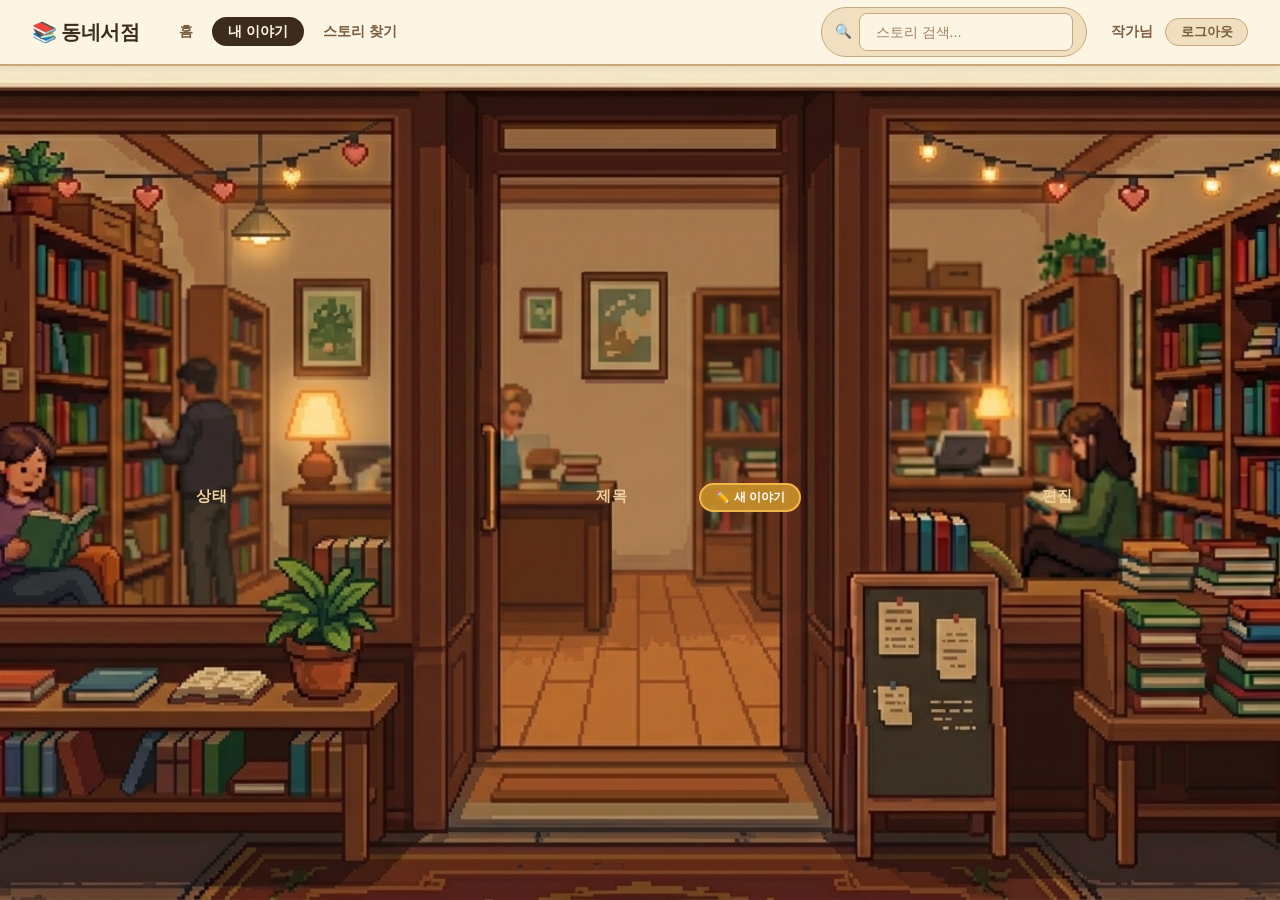
==== author.html @ ebb1dcfb "Add column headers 상태/제목/편집 overlay in #F0D19D Pretendard SemiBold Co-Authored-By: Claude Sonnet 4.6" ====
<!DOCTYPE html>
<html lang="ko">
<head>
  <meta charset="UTF-8">
  <meta name="viewport" content="width=device-width, initial-scale=1.0">
  <title>내 이야기 관리 — 동네서점</title>
  <link rel="stylesheet" href="style.css">
  <style>
    body {
      background: url('bookstore.png') center top / cover fixed;
      background-color: #3a2410;
      min-height: 100vh;
      display: flex;
      flex-direction: column;
    }
    @media (max-width: 768px) { body { background-attachment: scroll; } }

    /* ── 메인 영역 ── */
    .author-main {
      flex: 1;
      display: flex;
      align-items: center;
      justify-content: center;
      padding: 1rem;
    }

    /* ── 패널 래퍼 ── */
    .panel-wrap {
      position: relative;
      /* 화면 꽉 차게: 너비는 뷰포트 92%, 높이가 넘치면 높이 기준으로 제한 */
      width: min(92vw, calc((100vh - 80px) * 2752 / 1536));
    }

    /* ── Tool 이미지 (전체 패널 배경) ── */
    .panel-img {
      display: block;
      width: 100%;
      height: auto;
      user-select: none;
      pointer-events: none;
      border-radius: 12px;
      box-shadow: 0 20px 60px rgba(0,0,0,0.7);
    }

    /* ── 컬럼 헤더 오버레이 (이미지 다크 헤더 행 위에 텍스트만) ── */
    .col-header-overlay {
      position: absolute;
      top: 22.5%;
      bottom: 73%;
      left: 8%;
      right: 5%;
      display: grid;
      grid-template-columns: 13% 1fr 22%;
      align-items: center;
      pointer-events: none;
    }
    .col-header-overlay span {
      font-family: 'Pretendard', sans-serif;
      font-size: clamp(0.65rem, 1.2vw, 1rem);
      font-weight: 600;
      color: #F0D19D;
      text-align: center;
      letter-spacing: 0.04em;
    }
    .col-header-overlay span:nth-child(2) { text-align: center; }
    .col-header-overlay span:nth-child(3) { text-align: center; }

    /* ── 스토리 목록 오버레이 ── */
    .story-overlay {
      position: absolute;
      top: 27%;
      bottom: 25%;
      left: 8%;
      right: 31%;
      overflow-y: auto;
      overflow-x: hidden;
      display: flex;
      flex-direction: column;
      scrollbar-width: none;
    }
    .story-overlay::-webkit-scrollbar { display: none; }

    /* ── 스토리 행 — 이미지 1행 높이에 맞춰 고정 (4행 균등) ── */
    .story-row {
      display: flex;
      align-items: center;
      gap: 0.5rem;
      padding: 0 0.75rem 0 0.4rem;
      height: 25%;        /* overlay 4등분 = 이미지 행 1개 높이 */
      flex-shrink: 0;
      background: transparent;
    }

    /* 상태 뱃지 */
    .status-badge {
      display: inline-flex; align-items: center; gap: 0.25rem;
      padding: 0.22rem 0.6rem; border-radius: 999px;
      font-size: 0.7rem; font-weight: 700; white-space: nowrap;
    }
    .st-pub     { background: #d4f0e0; color: #1e7a4a; border: 1.5px solid #74c69d; }
    .st-writing { background: #ede0f8; color: #6a2c8a; border: 1.5px solid #b48acc; }
    .st-private { background: #fde8c8; color: #8B5E3C; border: 1.5px solid #c8a87a; }

    /* 제목 */
    .title-cell {
      flex: 1;
      font-size: 0.9rem; font-weight: 700;
      color: #3d2b1f;
      white-space: nowrap; overflow: hidden; text-overflow: ellipsis;
      min-width: 0;
    }

    /* 액션 버튼 */
    .action-btns { display: flex; gap: 0.28rem; flex-shrink: 0; }
    .action-btn {
      padding: 0.22rem 0.6rem;
      border-radius: 999px;
      font-size: 0.68rem; font-weight: 700;
      font-family: 'Pretendard', sans-serif;
      cursor: pointer; border: 1.5px solid;
      white-space: nowrap; transition: all 0.12s;
    }
    .ab-edit  { background: rgba(139,94,60,0.1); color: #7a4820; border-color: #c8a87a; }
    .ab-edit:hover  { background: #7a4820; color: #fff; }
    .ab-pub   { background: rgba(46,107,79,0.1); color: #2d6a4f; border-color: #74c69d; }
    .ab-pub:hover   { background: #2d6a4f; color: #fff; }
    .ab-unpub { background: rgba(139,94,60,0.1); color: #7a4820; border-color: #c8a87a; }
    .ab-unpub:hover { background: #7a4820; color: #fff; }
    .ab-del   { background: rgba(192,64,64,0.08); color: #a03030; border-color: #e07070; }
    .ab-del:hover   { background: #a03030; color: #fff; border-color: #a03030; }

    /* 빈 상태 */
    .empty-overlay {
      display: flex; flex-direction: column;
      align-items: center; justify-content: center;
      height: 100%; gap: 0.4rem;
      color: rgba(90,48,16,0.45);
      font-size: 0.8rem; font-weight: 600;
    }
    .empty-overlay span { font-size: 2rem; }

    /* ── 새 이야기 버튼 (이미지 우측 타이틀 영역 근처) ── */
    .btn-new {
      position: absolute;
      top: 17%;
      left: 55%;
      background: rgba(200,144,42,0.92);
      border: 2px solid #f0b84a;
      color: #fff; font-size: 0.75rem; font-weight: 700;
      padding: 0.25rem 0.9rem; border-radius: 999px;
      cursor: pointer; font-family: 'Pretendard', sans-serif;
      white-space: nowrap; z-index: 5;
      transition: background 0.15s;
    }
    .btn-new:hover { background: rgba(168,112,30,0.95); }

    /* ── X 닫기 (이미지 패널 우상단 X 위치) ── */
    .btn-x {
      position: absolute;
      top: 10%;
      left: 67%;
      width: 5%;
      height: 8%;
      cursor: pointer;
      background: transparent;
      border: none;
      z-index: 5;
    }

    /* ── 닫기 버튼 (이미지 하단 닫기 배너) ── */
    .btn-close-bottom {
      position: absolute;
      bottom: 9%;
      left: 14%;
      width: 20%;
      height: 10%;
      cursor: pointer;
      background: transparent;
      border: none;
      z-index: 5;
    }

    /* ── 모달 ── */
    .modal-overlay {
      display: none; position: fixed; inset: 0;
      background: rgba(0,0,0,0.65);
      align-items: center; justify-content: center;
      z-index: 200; backdrop-filter: blur(4px);
    }
    .modal-overlay.open { display: flex; }
    .modal-box {
      background: #fdf5e4; border-radius: 14px;
      border: 2.5px solid #c8a87a;
      padding: 1.75rem; width: 90%; max-width: 460px;
      box-shadow: 0 8px 40px rgba(0,0,0,0.45);
      animation: modalIn 0.18s ease;
    }
    @keyframes modalIn { from { opacity:0; transform:scale(0.96) translateY(-6px); } to { opacity:1; transform:scale(1) translateY(0); } }
    .modal-box h2 { font-size: 1.1rem; font-weight: 800; color: #3d2b1f; margin-bottom: 1.1rem; font-family: 'Pretendard', serif; }
    .modal-footer { display: flex; gap: 0.6rem; justify-content: flex-end; margin-top: 1.1rem; }
  </style>
</head>
<body>

  <!-- ── 내비게이션 바 ── -->
  <nav class="navbar">
    <a href="index.html" class="navbar-brand">📚 동네서점</a>
    <ul class="navbar-nav">
      <li><a href="index.html">홈</a></li>
      <li><a href="author.html" class="active">내 이야기</a></li>
      <li><a href="index.html#stories">스토리 찾기</a></li>
    </ul>
    <div class="navbar-search">
      <span class="navbar-search-icon">🔍</span>
      <input type="text" placeholder="스토리 검색...">
    </div>
    <div class="navbar-right">
      <span class="navbar-username">작가님</span>
      <button class="navbar-logout">로그아웃</button>
    </div>
  </nav>

  <!-- ── 메인 ── -->
  <div class="author-main">
    <div class="panel-wrap">

      <!-- Tool 이미지 (전체 패널 비주얼) -->
      <img src="Realtool.png" class="panel-img" alt=""
           onerror="this.onerror=null; this.src='Too.png';">

      <!-- 컬럼 헤더 오버레이 -->
      <div class="col-header-overlay">
        <span>상태</span>
        <span>제목</span>
        <span>편집</span>
      </div>

      <!-- 스토리 목록 동적 오버레이 -->
      <div class="story-overlay" id="story-overlay"></div>

      <!-- 새 이야기 버튼 -->
      <button class="btn-new" onclick="openCreateModal()">✏️ 새 이야기</button>

      <!-- X 닫기 투명 클릭 -->
      <button class="btn-x" onclick="location.href='index.html'" title="닫기"></button>

      <!-- 하단 닫기 투명 클릭 -->
      <button class="btn-close-bottom" onclick="location.href='index.html'" title="닫기"></button>
    </div>
  </div>

  <!-- 새 이야기 모달 -->
  <div class="modal-overlay" id="create-modal">
    <div class="modal-box">
      <h2>✏️ 새 이야기 만들기</h2>
      <div class="form-group"><label>제목 *</label><input type="text" id="inp-title" placeholder="예: 기사의 선택" maxlength="80"></div>
      <div class="form-group"><label>한 줄 소개</label><input type="text" id="inp-desc" placeholder="독자에게 보여질 짧은 설명"></div>
      <div class="form-group"><label>작가 이름</label><input type="text" id="inp-author" placeholder="닉네임"></div>
      <div class="form-group"><label>장르</label>
        <select id="inp-genre">
          <option value="SF">SF</option><option value="판타지">판타지</option>
          <option value="로맨스">로맨스</option><option value="공호">공포</option>
          <option value="미스터리">미스터리</option><option value="기타" selected>기타</option>
        </select>
      </div>
      <div class="modal-footer">
        <button class="btn btn-ghost btn-sm" onclick="closeCreateModal()">취소</button>
        <button class="btn btn-primary btn-sm" onclick="createStory()">만들고 편집하기</button>
      </div>
    </div>
  </div>

  <!-- 삭제 확인 모달 -->
  <div class="modal-overlay" id="delete-modal">
    <div class="modal-box">
      <h2>🗑 스토리 삭제</h2>
      <p style="color:#7a5c3e;font-size:0.88rem;margin-bottom:0.5rem">삭제하면 복구할 수 없어요. 정말 삭제하시겠어요?</p>
      <p id="delete-title-txt" style="font-weight:700;font-size:0.95rem;color:#3d2b1f"></p>
      <div class="modal-footer">
        <button class="btn btn-ghost btn-sm" onclick="closeDeleteModal()">취소</button>
        <button class="btn btn-danger btn-sm" onclick="confirmDelete()">삭제</button>
      </div>
    </div>
  </div>

  <div id="toast-container" class="toast-container"></div>
  <script src="app.js"></script>
  <script>
    let deleteId = null;

    function getStatus(st) {
      if (st.published) return { label: '공개', cls: 'st-pub', icon: '✅' };
      if (Object.keys(st.nodes || {}).length > 0) return { label: '작성 중', cls: 'st-writing', icon: '✍️' };
      return { label: '비공개', cls: 'st-private', icon: '🔒' };
    }

    function render() {
      const stories = Storage.getAll();
      const el = document.getElementById('story-overlay');
      if (!stories.length) {
        el.innerHTML = `<div class="empty-overlay"><span>📖</span><p>아직 이야기가 없어요</p></div>`;
        return;
      }
      el.innerHTML = stories.map(st => {
        const s = getStatus(st);
        const pubBtn = st.published
          ? `<button class="action-btn ab-unpub" onclick="togglePublish('${st.id}')">🔒 비공개</button>`
          : `<button class="action-btn ab-pub"   onclick="togglePublish('${st.id}')">🚀 공개</button>`;
        return `
          <div class="story-row">
            <span class="status-badge ${s.cls}" style="flex-shrink:0">${s.icon} ${s.label}</span>
            <div class="title-cell" title="${escapeHtml(st.title)}">${escapeHtml(st.title)}</div>
            <div class="action-btns" style="flex-shrink:0">
              <button class="action-btn ab-edit" onclick="location.href='editor.html?id=${st.id}'">✏️ 수정</button>
              ${pubBtn}
              <button class="action-btn ab-del" onclick="openDeleteModal('${st.id}')">🗑</button>
            </div>
          </div>`;
      }).join('');
    }

    function openCreateModal() {
      document.getElementById('create-modal').classList.add('open');
      setTimeout(() => document.getElementById('inp-title').focus(), 50);
    }
    function closeCreateModal() {
      document.getElementById('create-modal').classList.remove('open');
      ['inp-title','inp-desc','inp-author'].forEach(id => document.getElementById(id).value = '');
    }
    function createStory() {
      const title = document.getElementById('inp-title').value.trim();
      if (!title) { showToast('제목을 입력해주세요', 'error'); return; }
      const story = createEmptyStory(
        title,
        document.getElementById('inp-desc').value.trim(),
        document.getElementById('inp-author').value.trim() || '익명',
        document.getElementById('inp-genre').value
      );
      Storage.save(story);
      location.href = `editor.html?id=${story.id}`;
    }
    function togglePublish(id) {
      const st = Storage.get(id); if (!st) return;
      if (!st.published && Object.keys(st.nodes || {}).length < 2) {
        showToast('장면이 2개 이상 있어야 공개할 수 있어요', 'error'); return;
      }
      st.published = !st.published;
      Storage.save(st);
      showToast(st.published ? '공개되었어요 🎉' : '비공개로 전환되었어요', 'success');
      render();
    }
    function openDeleteModal(id) {
      deleteId = id;
      document.getElementById('delete-title-txt').textContent = Storage.get(id)?.title || '';
      document.getElementById('delete-modal').classList.add('open');
    }
    function closeDeleteModal() {
      document.getElementById('delete-modal').classList.remove('open');
      deleteId = null;
    }
    function confirmDelete() {
      if (!deleteId) return;
      Storage.delete(deleteId);
      closeDeleteModal();
      showToast('삭제되었어요', 'success');
      render();
    }

    document.addEventListener('keydown', e => {
      if (e.key === 'Escape') { closeCreateModal(); closeDeleteModal(); }
    });
    document.getElementById('inp-title')?.addEventListener('keydown', e => {
      if (e.key === 'Enter') createStory();
    });

    initSampleData();
    render();
  </script>
</body>
</html>
---- style.css ----
/* ===== 동네서점 — Warm Bookstore Theme ===== */
@import url('https://cdn.jsdelivr.net/gh/orioncactus/pretendard@v1.3.9/dist/web/static/pretendard.min.css');
:root {
  --bg:           #f5e6c8;
  --surface:      #fdf5e4;
  --surface-2:    #f0e0c0;
  --surface-3:    #e8d0a8;
  --border:       #c8a87a;
  --border-light: #d9c09a;

  --accent:       #8B5E3C;
  --accent-hover: #7a5034;
  --accent-light: rgba(139,94,60,0.1);

  --text:         #3d2b1f;
  --text-muted:   #7a5c3e;
  --text-dim:     #a08060;

  --success:      #5d8a3c;
  --danger:       #c04040;
  --warning:      #c87830;

  --shadow:        rgba(80,40,10,0.12) 0px 3px 12px;
  --shadow-card:   rgba(80,40,10,0.15) 0px 6px 20px;
  --shadow-dialog: rgba(80,40,10,0.3) 0px 12px 40px;

  --radius-pill: 9999px;
  --radius:      12px;
  --radius-sm:   8px;
}

* { box-sizing: border-box; margin: 0; padding: 0; }

body {
  font-family: 'Pretendard', 'Apple SD Gothic Neo', 'Malgun Gothic', sans-serif;
  background: var(--bg);
  color: var(--text);
  min-height: 100vh;
  line-height: 1.65;
  -webkit-font-smoothing: antialiased;
}

::-webkit-scrollbar { width: 6px; }
::-webkit-scrollbar-track { background: var(--bg); }
::-webkit-scrollbar-thumb { background: var(--border); border-radius: 3px; }
::-webkit-scrollbar-thumb:hover { background: var(--accent); }

/* ---- Navbar ---- */
.navbar {
  display: flex; align-items: center; gap: 1.5rem;
  padding: 0 2rem; height: 66px;
  background: #fdf5e4;
  border-bottom: 2px solid var(--border);
  position: sticky; top: 0; z-index: 100;
  box-shadow: rgba(80,40,10,0.08) 0px 2px 8px;
}
.navbar-brand {
  font-size: 1.25rem; font-weight: 800; color: var(--text);
  text-decoration: none; font-family: 'Pretendard', Georgia, serif;
  letter-spacing: -0.5px; white-space: nowrap; flex-shrink: 0;
}
.navbar-nav { display: flex; gap: 0.2rem; list-style: none; flex: 1; }
.navbar-nav a {
  text-decoration: none; color: var(--text-muted);
  padding: 0.4rem 1rem; border-radius: var(--radius-pill);
  font-size: 0.9rem; font-weight: 700; transition: all 0.15s;
}
.navbar-nav a:hover { color: var(--text-muted); background: var(--surface-2); }
.navbar-nav a.active {
  color: #fdf5e4; background: var(--text); border-radius: var(--radius-pill);
}

/* Navbar search */
.navbar-search {
  display: flex; align-items: center;
  background: var(--surface-2); border: 1.5px solid var(--border);
  border-radius: var(--radius-pill); padding: 0.3rem 0.85rem;
  gap: 0.4rem; flex-shrink: 0;
}
.navbar-search input {
  border: none; background: transparent; outline: none;
  font-size: 0.85rem; font-family: inherit; color: var(--text);
  width: 130px;
}
.navbar-search input::placeholder { color: var(--text-dim); }
.navbar-search-icon { color: var(--text-dim); font-size: 0.85rem; }

/* Navbar right user area */
.navbar-right { display: flex; align-items: center; gap: 0.75rem; flex-shrink: 0; }
.navbar-username { font-size: 0.85rem; font-weight: 700; color: var(--text-muted); }
.navbar-logout {
  font-size: 0.8rem; font-weight: 700; color: var(--text-muted);
  background: var(--surface-2); border: 1.5px solid var(--border);
  border-radius: var(--radius-pill); padding: 0.3rem 0.9rem;
  cursor: pointer; font-family: inherit; transition: all 0.15s;
}
.navbar-logout:hover { color: var(--accent); border-color: var(--accent); }

/* ---- Buttons ---- */
.btn {
  display: inline-flex; align-items: center; justify-content: center; gap: 0.4rem;
  padding: 0.55rem 1.3rem; border-radius: var(--radius-pill);
  border: none; cursor: pointer;
  font-size: 0.875rem; font-family: inherit; font-weight: 700;
  transition: all 0.15s; text-decoration: none; white-space: nowrap;
}
.btn-primary { background: var(--accent); color: #fff; }
.btn-primary:hover { background: var(--accent-hover); transform: translateY(-1px); box-shadow: var(--shadow-card); }
.btn-secondary { background: var(--surface-2); color: var(--text); border: 1.5px solid var(--border); }
.btn-secondary:hover { background: var(--surface-3); }
.btn-ghost { background: transparent; color: var(--text-muted); border: 1.5px solid var(--border); }
.btn-ghost:hover { color: var(--accent); border-color: var(--accent); }
.btn-danger { background: rgba(192,64,64,0.08); color: var(--danger); border: 1.5px solid rgba(192,64,64,0.3); }
.btn-danger:hover { background: var(--danger); color: #fff; border-color: var(--danger); }
.btn-success { background: rgba(93,138,60,0.1); color: var(--success); border: 1.5px solid rgba(93,138,60,0.3); }
.btn-success:hover { background: var(--success); color: #fff; border-color: var(--success); }
.btn-sm { padding: 0.3rem 0.85rem; font-size: 0.78rem; }
.btn-lg { padding: 0.75rem 1.8rem; font-size: 0.95rem; }
.btn:disabled { opacity: 0.45; cursor: not-allowed; transform: none !important; }

/* ---- Badges ---- */
.badge {
  display: inline-block; padding: 0.2rem 0.65rem;
  border-radius: var(--radius-pill); font-size: 0.72rem; font-weight: 700;
}
.badge-accent  { background: var(--accent-light); color: var(--accent); border: 1px solid rgba(139,94,60,0.2); }
.badge-success { background: rgba(93,138,60,0.1); color: var(--success); border: 1px solid rgba(93,138,60,0.25); }
.badge-muted   { background: var(--surface-2); color: var(--text-muted); border: 1px solid var(--border-light); }
.badge-danger  { background: rgba(192,64,64,0.08); color: var(--danger); border: 1px solid rgba(192,64,64,0.25); }

/* ---- Forms ---- */
.form-group { margin-bottom: 1rem; }
label { display: block; font-size: 0.82rem; color: var(--text-muted); margin-bottom: 0.4rem; font-weight: 700; }
input[type="text"], input[type="email"], select, textarea {
  width: 100%; padding: 0.65rem 1rem;
  background: var(--surface); border: 1.5px solid var(--border);
  border-radius: var(--radius-sm); color: var(--text);
  font-size: 0.9rem; font-family: inherit; outline: none;
  transition: border-color 0.15s;
}
input[type="text"]:focus, input[type="email"]:focus, select:focus, textarea:focus {
  border-color: var(--accent);
}
textarea { resize: vertical; min-height: 120px; line-height: 1.75; }
select option { background: var(--surface); }

/* ---- Modal ---- */
.modal-overlay {
  position: fixed; inset: 0; background: rgba(80,40,10,0.45);
  display: flex; align-items: center; justify-content: center;
  z-index: 200; backdrop-filter: blur(4px);
}
.modal {
  background: var(--surface); border-radius: var(--radius);
  border: 2px solid var(--border);
  padding: 2rem; width: 90%; max-width: 460px;
  box-shadow: var(--shadow-dialog);
  animation: modalIn 0.2s ease;
}
@keyframes modalIn { from { opacity:0; transform:scale(0.95) translateY(-8px); } to { opacity:1; transform:scale(1) translateY(0); } }
.modal-title { font-size: 1.15rem; font-weight: 700; margin-bottom: 1.5rem; font-family: Georgia, serif; color: var(--accent); }
.modal-footer { display: flex; gap: 0.75rem; justify-content: flex-end; margin-top: 1.5rem; }

/* ---- Empty State ---- */
.empty-state { text-align: center; padding: 4rem 2rem; color: var(--text-muted); }
.empty-state-icon { font-size: 3rem; margin-bottom: 1rem; }
.empty-state h3 { font-size: 1.05rem; margin-bottom: 0.5rem; color: var(--text); font-weight: 700; font-family: Georgia, serif; }
.empty-state p { font-size: 0.88rem; margin-bottom: 1.5rem; }

/* ---- Toast ---- */
.toast-container { position: fixed; bottom: 2rem; right: 2rem; z-index: 300; display: flex; flex-direction: column; gap: 0.5rem; }
.toast {
  padding: 0.7rem 1.2rem; border-radius: var(--radius-sm);
  font-size: 0.875rem; font-weight: 700;
  background: var(--surface); border: 1.5px solid var(--border);
  box-shadow: var(--shadow-card); animation: slideIn 0.2s ease;
}
.toast-success { border-color: var(--success); color: var(--success); }
.toast-error   { border-color: var(--danger);  color: var(--danger); }
@keyframes slideIn { from { transform:translateX(120%); opacity:0; } to { transform:translateX(0); opacity:1; } }

/* ---- Helpers ---- */
.container { max-width: 1200px; margin: 0 auto; padding: 0 2rem; }
.hidden { display: none !important; }
.text-muted { color: var(--text-muted); }
.text-dim   { color: var(--text-dim); }
.text-sm    { font-size: 0.85rem; }
.divider    { height: 1.5px; background: var(--border); margin: 1.5rem 0; opacity: 0.5; }
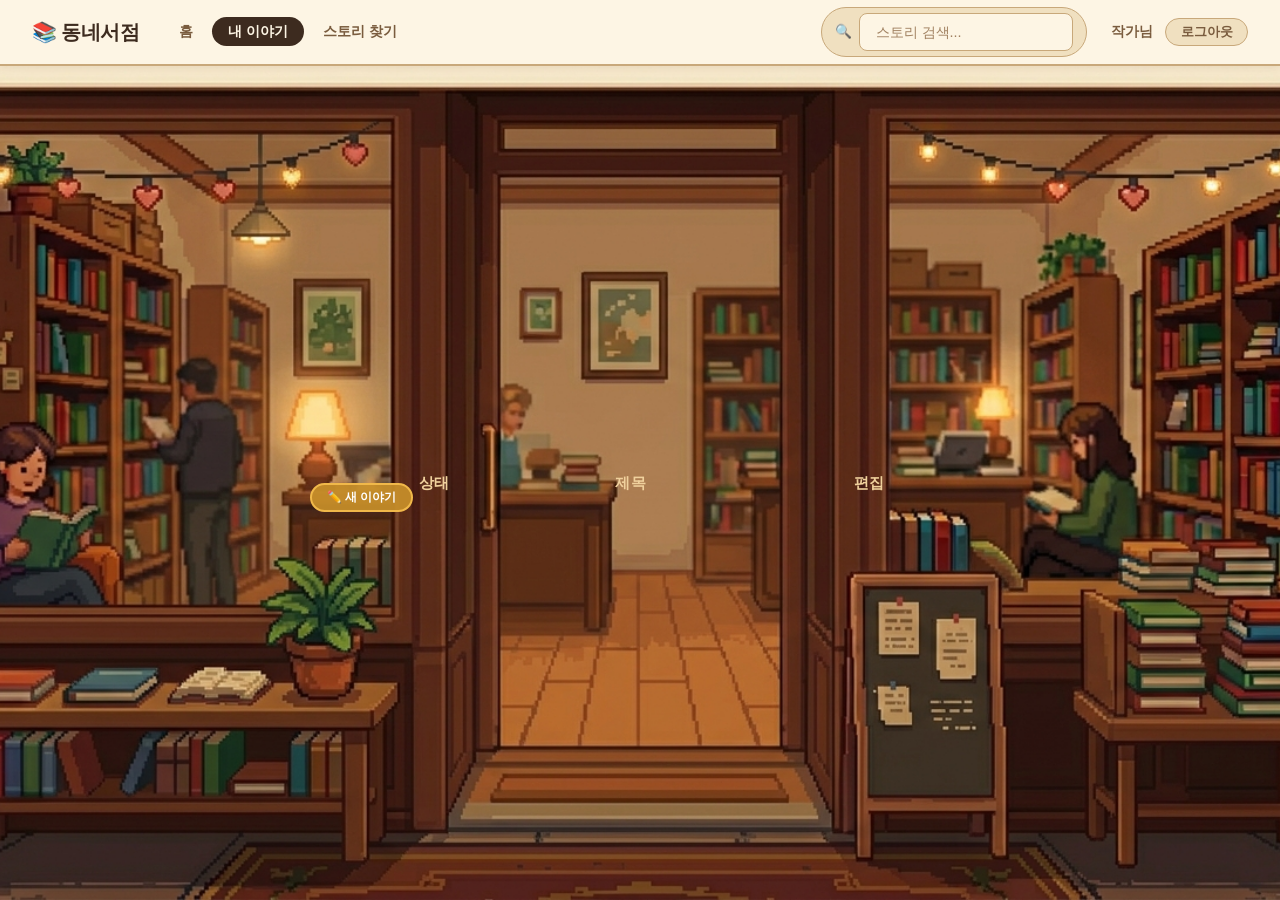
==== commit 1b3e1d1f: "Separate status/title/edit into independent overlay columns for precise positioning Co-Authored-By: " ====
--- a/author.html
+++ b/author.html
@@ -42,80 +42,109 @@
       box-shadow: 0 20px 60px rgba(0,0,0,0.7);
     }
 
-    /* ── 컬럼 헤더 오버레이 (이미지 다크 헤더 행 위에 텍스트만) ── */
-    .col-header-overlay {
+    /* ── 컬럼 헤더 — 각각 독립 위치 ── */
+    .ch-label {
       position: absolute;
-      top: 22.5%;
-      bottom: 73%;
-      left: 8%;
-      right: 5%;
-      display: grid;
-      grid-template-columns: 13% 1fr 22%;
-      align-items: center;
       pointer-events: none;
-    }
-    .col-header-overlay span {
       font-family: 'Pretendard', sans-serif;
-      font-size: clamp(0.65rem, 1.2vw, 1rem);
+      font-size: clamp(0.75rem, 1.2vw, 1rem);
       font-weight: 600;
       color: #F0D19D;
-      text-align: center;
       letter-spacing: 0.04em;
-    }
-    .col-header-overlay span:nth-child(2) { text-align: center; }
-    .col-header-overlay span:nth-child(3) { text-align: center; }
-
-    /* ── 스토리 목록 오버레이 ── */
-    .story-overlay {
+      transform: translateY(-50%);  /* top 기준 수직 중앙 */
+    }
+    /* "상태" */
+    .ch-status {
+      top: 30.2%;
+      left: 31.2%;
+    }
+    /* "제목" */
+    .ch-title {
+      top: 30.2%;
+      left: 47.9%;
+    }
+    /* "편집" */
+    .ch-edit {
+      top: 30.2%;
+      right: 29.2%;
+    }
+
+    /* ────────────────────────────────
+       각 컬럼 오버레이 — 독립적으로 위치 조정 가능
+    ──────────────────────────────── */
+
+    /* 공통: 오버레이 컬럼들 */
+    .col-overlay {
       position: absolute;
-      top: 27%;
+      top: 2.4%;
       bottom: 25%;
-      left: 8%;
-      right: 31%;
-      overflow-y: auto;
-      overflow-x: hidden;
+      overflow: hidden;
       display: flex;
       flex-direction: column;
-      scrollbar-width: none;
-    }
-    .story-overlay::-webkit-scrollbar { display: none; }
-
-    /* ── 스토리 행 — 이미지 1행 높이에 맞춰 고정 (4행 균등) ── */
-    .story-row {
+    }
+    /* 각 셀(행) 높이 = overlay 4등분 */
+    .col-overlay > div {
+      flex: 1;
       display: flex;
       align-items: center;
-      gap: 0.5rem;
-      padding: 0 0.75rem 0 0.4rem;
-      height: 25%;        /* overlay 4등분 = 이미지 행 1개 높이 */
-      flex-shrink: 0;
       background: transparent;
     }
+
+    /* ── 상태 컬럼 ── */
+    .col-status {
+      left: 26.1%;
+      width: 12%;
+      justify-items: center;
+    }
+    .col-status > div { justify-content: center; }
+
+    /* ── 제목 컬럼 ── */
+    .col-title {
+      left: 43.8%;
+      right: 28%;
+    }
+    .col-title > div { padding: 0 0.4rem; }
+
+    /* ── 편집(버튼) 컬럼 ── */
+    .col-edit {
+      right: 19%;
+      width: 22%;
+    }
+    .col-edit > div { justify-content: center; gap: 0.25rem; }
 
     /* 상태 뱃지 */
     .status-badge {
       display: inline-flex; align-items: center; gap: 0.25rem;
-      padding: 0.22rem 0.6rem; border-radius: 999px;
-      font-size: 0.7rem; font-weight: 700; white-space: nowrap;
+      padding: 0.22rem 0.55rem; border-radius: 999px;
+      font-size: clamp(0.58rem, 1vw, 0.75rem); font-weight: 700; white-space: nowrap;
     }
     .st-pub     { background: #d4f0e0; color: #1e7a4a; border: 1.5px solid #74c69d; }
     .st-writing { background: #ede0f8; color: #6a2c8a; border: 1.5px solid #b48acc; }
     .st-private { background: #fde8c8; color: #8B5E3C; border: 1.5px solid #c8a87a; }
 
-    /* 제목 */
+    /* 제목 셀 */
     .title-cell {
-      flex: 1;
-      font-size: 0.9rem; font-weight: 700;
+      display: flex;
+      align-items: center;
+      padding: 0 0.5rem;
+      font-size: clamp(0.7rem, 1.1vw, 0.95rem);
+      font-weight: 600;
       color: #3d2b1f;
       white-space: nowrap; overflow: hidden; text-overflow: ellipsis;
       min-width: 0;
     }
 
-    /* 액션 버튼 */
-    .action-btns { display: flex; gap: 0.28rem; flex-shrink: 0; }
+    /* 편집 셀 */
+    .action-btns {
+      display: flex;
+      align-items: center;
+      justify-content: center;
+      gap: 0.25rem;
+    }
     .action-btn {
-      padding: 0.22rem 0.6rem;
+      padding: 0.2rem 0.5rem;
       border-radius: 999px;
-      font-size: 0.68rem; font-weight: 700;
+      font-size: clamp(0.55rem, 0.9vw, 0.72rem); font-weight: 700;
       font-family: 'Pretendard', sans-serif;
       cursor: pointer; border: 1.5px solid;
       white-space: nowrap; transition: all 0.12s;
@@ -142,8 +171,8 @@
     /* ── 새 이야기 버튼 (이미지 우측 타이틀 영역 근처) ── */
     .btn-new {
       position: absolute;
-      top: 17%;
-      left: 55%;
+      top: 21%;
+      left: 22%;
       background: rgba(200,144,42,0.92);
       border: 2px solid #f0b84a;
       color: #fff; font-size: 0.75rem; font-weight: 700;
@@ -228,15 +257,17 @@
       <img src="Realtool.png" class="panel-img" alt=""
            onerror="this.onerror=null; this.src='Too.png';">
 
-      <!-- 컬럼 헤더 오버레이 -->
-      <div class="col-header-overlay">
-        <span>상태</span>
-        <span>제목</span>
-        <span>편집</span>
-      </div>
-
-      <!-- 스토리 목록 동적 오버레이 -->
-      <div class="story-overlay" id="story-overlay"></div>
+      <!-- 컬럼 헤더 — 각각 독립 위치 -->
+      <span class="ch-label ch-status">상태</span>
+      <span class="ch-label ch-title">제목</span>
+      <span class="ch-label ch-edit">편집</span>
+
+      <!-- 상태 컬럼 -->
+      <div class="col-overlay col-status" id="col-status"></div>
+      <!-- 제목 컬럼 -->
+      <div class="col-overlay col-title" id="col-title"></div>
+      <!-- 편집 컬럼 -->
+      <div class="col-overlay col-edit" id="col-edit"></div>
 
       <!-- 새 이야기 버튼 -->
       <button class="btn-new" onclick="openCreateModal()">✏️ 새 이야기</button>
@@ -296,26 +327,38 @@
 
     function render() {
       const stories = Storage.getAll();
-      const el = document.getElementById('story-overlay');
+      const elStatus = document.getElementById('col-status');
+      const elTitle  = document.getElementById('col-title');
+      const elEdit   = document.getElementById('col-edit');
+
       if (!stories.length) {
-        el.innerHTML = `<div class="empty-overlay"><span>📖</span><p>아직 이야기가 없어요</p></div>`;
+        elStatus.innerHTML = '';
+        elTitle.innerHTML  = `<div style="justify-content:center;color:rgba(90,48,16,0.4);font-size:0.8rem;font-weight:600;padding:0.5rem">아직 이야기가 없어요</div>`;
+        elEdit.innerHTML   = '';
         return;
       }
-      el.innerHTML = stories.map(st => {
+
+      elStatus.innerHTML = stories.map(st => {
         const s = getStatus(st);
+        return `<div><span class="status-badge ${s.cls}">${s.icon} ${s.label}</span></div>`;
+      }).join('');
+
+      elTitle.innerHTML = stories.map(st =>
+        `<div style="white-space:nowrap;overflow:hidden;text-overflow:ellipsis;
+                     font-size:clamp(0.7rem,1.1vw,0.95rem);font-weight:600;color:#3d2b1f;
+                     padding:0 0.4rem;min-width:0"
+              title="${escapeHtml(st.title)}">${escapeHtml(st.title)}</div>`
+      ).join('');
+
+      elEdit.innerHTML = stories.map(st => {
         const pubBtn = st.published
           ? `<button class="action-btn ab-unpub" onclick="togglePublish('${st.id}')">🔒 비공개</button>`
           : `<button class="action-btn ab-pub"   onclick="togglePublish('${st.id}')">🚀 공개</button>`;
-        return `
-          <div class="story-row">
-            <span class="status-badge ${s.cls}" style="flex-shrink:0">${s.icon} ${s.label}</span>
-            <div class="title-cell" title="${escapeHtml(st.title)}">${escapeHtml(st.title)}</div>
-            <div class="action-btns" style="flex-shrink:0">
-              <button class="action-btn ab-edit" onclick="location.href='editor.html?id=${st.id}'">✏️ 수정</button>
-              ${pubBtn}
-              <button class="action-btn ab-del" onclick="openDeleteModal('${st.id}')">🗑</button>
-            </div>
-          </div>`;
+        return `<div>
+          <button class="action-btn ab-edit" onclick="location.href='editor.html?id=${st.id}'">✏️ 수정</button>
+          ${pubBtn}
+          <button class="action-btn ab-del" onclick="openDeleteModal('${st.id}')">🗑</button>
+        </div>`;
       }).join('');
     }
 
